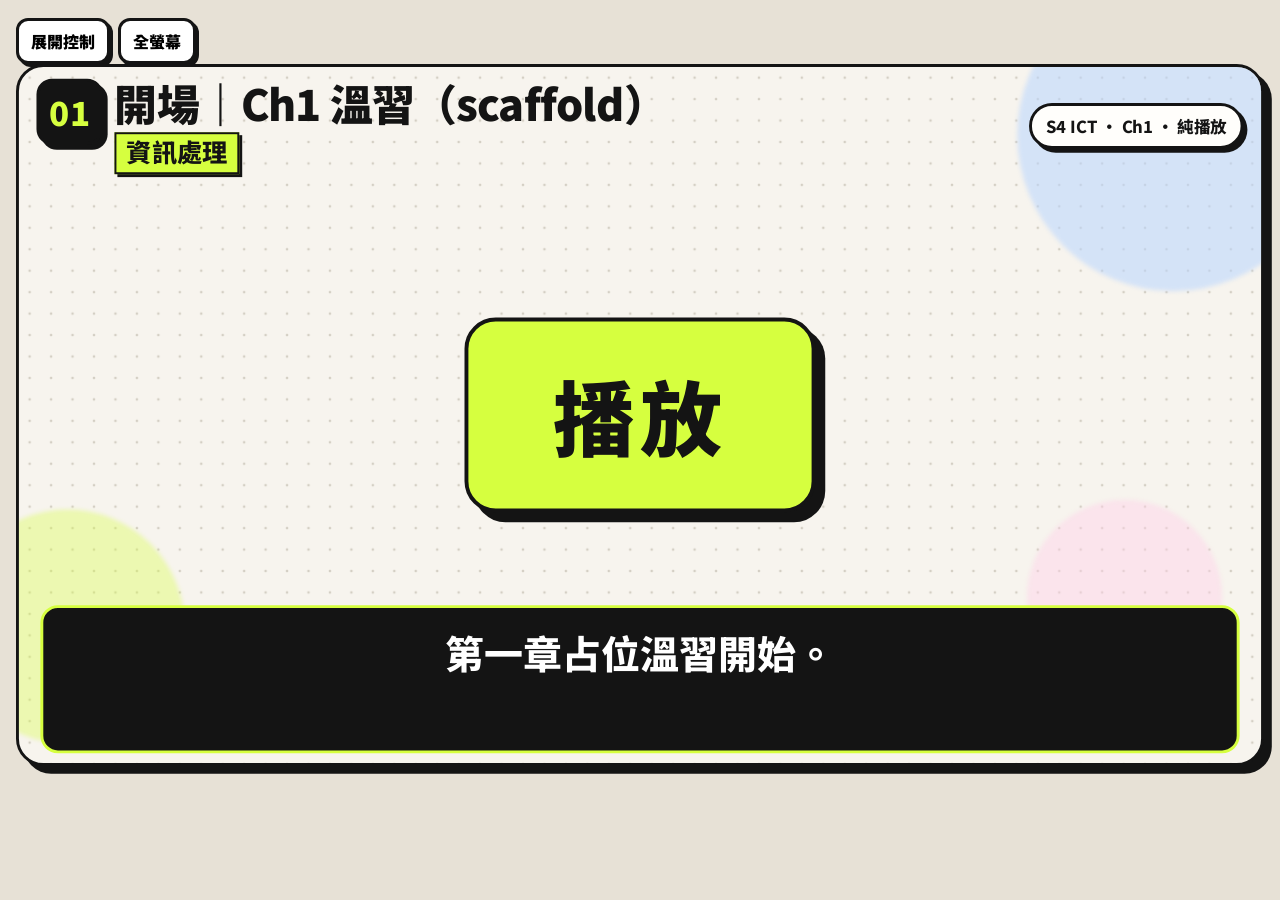
==== ch1/index.html @ 0624977d "Scaffold ICT Ch1–Ch3 pure-playback revision players. Copy the Ch4 formal-root chrome into self-conta" ====
<!DOCTYPE html>
<html lang="zh-HK">
<head>
  <meta charset="utf-8">
  <meta name="viewport" content="width=device-width, initial-scale=1">
  <script>
    (function () {
      var size = "l";
      try {
        var saved = localStorage.getItem("ch1-player-sub-size");
        if (saved === "s" || saved === "m" || saved === "l") size = saved;
      } catch (err) {}
      document.documentElement.setAttribute("data-sub-size", size);

      try {
        if (localStorage.getItem("ch1-ui-collapse-dock") === "open") {
          document.documentElement.classList.add("dock-open");
        }
      } catch (err2) {}
    })();
  </script>
  <title>ICT Ch1 溫習動畫（scaffold）</title>
  <link rel="preconnect" href="https://fonts.googleapis.com">
  <link rel="preconnect" href="https://fonts.gstatic.com" crossorigin>
  <link href="https://fonts.googleapis.com/css2?family=Noto+Sans+SC:wght@500;700;900&family=Noto+Sans+TC:wght@500;700;900&family=Noto+Sans:wght@500;700;900&display=swap" rel="stylesheet">
  <link rel="stylesheet" href="css/player.css">
</head>
<body>
  <main class="page">
    <h1 class="sr-only">ICT Ch1 溫習動畫（scaffold）</h1>
    <div class="player-shell" id="playerShell">
      <div class="chrome-bar" id="chromeBar">
        <button type="button" class="ctrl" id="panelToggle" data-testid="dock-toggle" aria-expanded="false" aria-controls="controlDock">
          <span class="when-collapsed">展開控制</span>
          <span class="when-open">收合控制</span>
        </button>
        <button type="button" class="ctrl" id="fsBtn" data-testid="fullscreen" aria-pressed="false">全螢幕</button>
      </div>
      <div class="dock-clip" id="dockClip">
        <div class="dock-clip-inner">
        <section class="dock" id="controlDock" aria-label="播放控制">
          <div class="dock-row">
            <button type="button" class="ctrl primary" id="playBtn" data-testid="play">播放</button>
            <button type="button" class="ctrl" id="pauseBtn" data-testid="pause" disabled>暫停</button>
            <button type="button" class="ctrl" id="prevBtn" data-testid="prev">上一節</button>
            <button type="button" class="ctrl" id="nextBtn" data-testid="next">下一節</button>
            <button type="button" class="ctrl" id="replayBtn" data-testid="replay">重播</button>
            <span class="beat-id" id="beatId" data-testid="beatId">B01 · 1/10</span>
            <span class="clock" id="clock" data-testid="clock">00:00 / 00:00</span>
          </div>
          <label class="sr-only" for="scrub">進度</label>
          <input class="scrub" id="scrub" data-testid="scrub" type="range" min="0" max="1000" step="1" value="0">

          <div class="dock-row">
            <span class="field-label">聲線</span>
            <button type="button" class="ctrl is-on" data-lang="yue" data-testid="lang-yue" aria-pressed="true">粵語 <small class="track-state">已就緒</small></button>
            <button type="button" class="ctrl" data-lang="cmn" data-testid="lang-cmn" aria-pressed="false">普通話 <small class="track-state">已就緒</small></button>
            <button type="button" class="ctrl" data-lang="en" data-testid="lang-en" aria-pressed="false">English <small class="track-state">已就緒</small></button>
            <button type="button" class="ctrl is-on" id="subsBtn" data-testid="subs" aria-pressed="true">字幕開</button>
            <div class="sub-size-group" role="group" aria-label="字幕大小">
              <span class="field-label">大小</span>
              <button type="button" class="ctrl" data-sub-size="s" data-testid="sub-size-s" aria-pressed="false">小</button>
              <button type="button" class="ctrl" data-sub-size="m" data-testid="sub-size-m" aria-pressed="false">中</button>
              <button type="button" class="ctrl is-on" data-sub-size="l" data-testid="sub-size-l" aria-pressed="true">大</button>
            </div>
          </div>

          <div class="dock-row">
            <label class="field-label" for="speedSlider">播放速度</label>
            <input id="speedSlider" data-testid="speed" type="range" min="0.5" max="2" step="0.05" value="1">
            <span class="speed-readout" id="speedReadout">1x</span>
            <button type="button" class="ctrl" data-speed="0.75">0.75x</button>
            <button type="button" class="ctrl is-on" data-speed="1">1x</button>
            <button type="button" class="ctrl" data-speed="1.25">1.25x</button>
            <button type="button" class="ctrl" data-speed="1.5">1.5x</button>
            <button type="button" class="ctrl" data-speed="2">2x</button>
          </div>

          <div class="dock-row">
            <label class="field-label" for="waitSlider">旁白停頓</label>
            <input id="waitSlider" data-testid="wait" type="range" min="0" max="3" step="0.1" value="0.5">
            <span class="wait-readout" id="waitReadout">0.5 秒</span>
            <button type="button" class="ctrl is-on" data-wait="0.5">短</button>
            <button type="button" class="ctrl" data-wait="1.5">中</button>
            <button type="button" class="ctrl" data-wait="3">長</button>
          </div>
          <p class="status" id="status" data-testid="status">正在準備畫面…</p>
        </section>
        </div>
      </div>

      <div class="stage-slot" id="stageSlot">
        <div class="stage-scale" id="stageScale">
          <div class="stage" id="stage" role="region" aria-label="ICT Ch1 溫習動畫畫面">
            <div class="blob blob-a"></div>
            <div class="blob blob-b"></div>
            <div class="blob blob-c"></div>
            <header class="topbar">
              <div class="badge" id="beatBadge">01</div>
              <div class="title-wrap">
                <p class="beat-title" id="beatTitle">開場｜Ch1 溫習（scaffold）</p>
                <div class="kw" id="beatKeyword">資訊處理</div>
              </div>
              <div class="chapter-pill">S4 ICT · Ch1 · 純播放</div>
            </header>
            <div class="scene-stack" id="sceneStack"></div>
            <div class="dwell-chip" id="dwellChip" hidden>停頓</div>
            <div class="sub-wrap">
              <p class="sub-bar" id="subtitle" aria-live="polite"></p>
            </div>
            <button type="button" class="transport-overlay" id="stagePlay" data-testid="stage-play">播放</button>
            <button type="button" class="transport-overlay" id="stageReplay" data-testid="stage-replay" hidden>重播</button>
          </div>
        </div>
      </div>
      <p class="fs-hint" id="fsHint" role="status" hidden></p>
    </div>
  </main>
  <script src="vendor/gsap.min.js"></script>
  <script>
    if (!window.gsap) {
      document.write('<script src="https://cdn.jsdelivr.net/npm/gsap@3.12.5/dist/gsap.min.js"><' + '/script>');
    }
  </script>
  <script src="js/beats.js"></script>
  <script src="js/cues.js"></script>
  <script src="js/scenes.js"></script>
  <script src="js/player.js"></script>
  <script src="js/ui.js"></script>
</body>
</html>
---- ch1/css/player.css ----
:root {
  --cream: #F7F4EE;
  --ink: #141414;
  --lime: #D6FF3F;
  --card: #FFFEFB;
  --red: #E23B3B;
  --blue: #B9D6FF;
  --mint: #B8F2D0;
  --pink: #FFD0E8;
  --stroke: 3px;
  --shadow: 6px 6px 0 var(--ink);
  --dock-shadow: 8px 8px 0 var(--ink);
  --sub-size: 40px;
  --sub-lh: 1.38;
  --sub-pad-y: 18px;
  --scene-bottom: 180px;
  font-family: "Noto Sans TC", "Noto Sans SC", "Noto Sans", "PingFang HK", "Microsoft JhengHei", "Heiti TC", sans-serif;
}

:root[data-sub-size="s"] {
  --sub-size: 20px;
  --sub-lh: 1.45;
  --sub-pad-y: 12px;
  --scene-bottom: 128px;
}

:root[data-sub-size="m"] {
  --sub-size: 30px;
  --sub-lh: 1.42;
  --sub-pad-y: 15px;
  --scene-bottom: 152px;
}

:root[data-sub-size="l"] {
  --sub-size: 40px;
  --sub-lh: 1.38;
  --sub-pad-y: 18px;
  --scene-bottom: 180px;
}

* { box-sizing: border-box; }

body {
  margin: 0;
  background: #E7E1D6;
  color: var(--ink);
}

button, input { font-family: inherit; }

.page {
  padding: 18px 16px 28px;
}

@media (max-width: 640px) {
  .page { padding: 8px 8px 18px; }
}

.stage-slot {
  width: min(1280px, 100%);
  margin: 0 auto;
}

.stage-scale {
  position: relative;
  margin: 0 auto;
}

.stage {
  position: absolute;
  left: 0;
  top: 0;
  width: 1280px;
  height: 720px;
  transform-origin: top left;
  background-color: var(--cream);
  background-image: radial-gradient(#d4cfc4 1.5px, transparent 1.6px);
  background-size: 22px 22px;
  border: 3px solid var(--ink);
  border-radius: 28px;
  box-shadow: var(--dock-shadow);
  overflow: hidden;
}

.blob {
  position: absolute;
  border-radius: 50%;
  pointer-events: none;
  filter: blur(2px);
}

.blob-a { width: 320px; height: 320px; background: rgba(185, 214, 255, 0.55); top: -90px; right: -70px; }
.blob-b { width: 240px; height: 240px; background: rgba(214, 255, 63, 0.35); bottom: 20px; left: -70px; }
.blob-c { width: 200px; height: 200px; background: rgba(255, 208, 232, 0.45); bottom: 70px; right: 40px; }

.topbar {
  position: absolute;
  z-index: 4;
  top: 12px;
  left: 18px;
  right: 18px;
  display: flex;
  gap: 12px;
  align-items: flex-start;
}

.badge {
  width: 68px;
  height: 68px;
  flex: 0 0 auto;
  display: grid;
  place-items: center;
  background: var(--ink);
  color: var(--lime);
  font-size: 34px;
  font-weight: 900;
  border-radius: 16px;
  border: 3px solid var(--ink);
  box-shadow: 5px 5px 0 var(--ink);
}

.title-wrap { min-width: 0; padding-top: 0; }

.beat-title {
  margin: 0;
  font-size: 44px;
  line-height: 1.12;
  font-weight: 900;
  letter-spacing: -0.02em;
}

.kw {
  display: inline-block;
  margin-top: 6px;
  padding: 2px 10px 4px;
  background: var(--lime);
  border: 2px solid var(--ink);
  box-shadow: 3px 3px 0 var(--ink);
  font-size: 26px;
  font-weight: 800;
  line-height: 1.25;
  transform-origin: left center;
}

.chapter-pill {
  margin-left: auto;
  align-self: center;
  background: var(--card);
  border: 3px solid var(--ink);
  border-radius: 999px;
  box-shadow: 4px 4px 0 var(--ink);
  padding: 8px 14px;
  font-weight: 800;
  font-size: 17px;
  white-space: nowrap;
}

.scene-stack { position: absolute; inset: 0; z-index: 2; }

.scene {
  position: absolute;
  left: 24px;
  right: 24px;
  top: 116px;
  bottom: var(--scene-bottom);
  opacity: 0;
  overflow: hidden;
  font-size: 22px;
  line-height: 1.35;
}

/* height:100% on these roots ignored bottom and slid under the caption. */
.scene.fmt-row,
.scene.hw,
.scene.bitmap-layout,
.scene.vector-layout,
.scene.formula-layout {
  height: auto;
}

.sub-wrap {
  position: absolute;
  z-index: 5;
  left: 22px;
  right: 22px;
  bottom: 10px;
  display: flex;
  justify-content: center;
  align-items: flex-end;
  pointer-events: none;
}

.sub-bar {
  margin: 0;
  width: 100%;
  max-width: 1236px;
  box-sizing: border-box;
  background: var(--ink);
  color: #fff;
  border: 3px solid var(--lime);
  border-radius: 18px;
  padding: var(--sub-pad-y) 26px;
  min-height: calc(var(--sub-size) * var(--sub-lh) * 2 + var(--sub-pad-y) * 2 + 6px);
  font-size: var(--sub-size);
  font-weight: 800;
  line-height: var(--sub-lh);
  text-align: center;
  white-space: pre-line;
  display: -webkit-box;
  -webkit-line-clamp: 2;
  -webkit-box-orient: vertical;
  overflow: hidden;
}

.stage.subs-off .sub-bar { visibility: hidden; }

.dwell-chip {
  position: absolute;
  z-index: 6;
  top: 128px;
  right: 40px;
  background: var(--lime);
  border: 3px solid var(--ink);
  box-shadow: 4px 4px 0 var(--ink);
  border-radius: 999px;
  padding: 6px 12px;
  font-weight: 900;
  font-size: 16px;
}

.dwell-chip[hidden] { display: none !important; }

.sticker {
  background: var(--card);
  border: 3px solid var(--ink);
  border-radius: 18px;
  box-shadow: var(--shadow);
}

.hero {
  display: flex;
  justify-content: space-between;
  align-items: center;
  gap: 16px;
  padding: 10px 16px;
}

.hero h2 {
  margin: 0;
  font-size: 52px;
  line-height: 1.08;
  letter-spacing: -0.03em;
}

.eyebrow { margin: 0 0 4px; font-weight: 800; font-size: 22px; }

.icon-row {
  display: flex;
  justify-content: center;
  gap: 14px;
  margin-top: 12px;
}

.icon-card {
  flex: 1;
  width: auto;
  height: 150px;
  display: flex;
  flex-direction: column;
  align-items: center;
  justify-content: center;
  gap: 6px;
  font-weight: 900;
  font-size: 32px;
}

.icon-card svg { width: 86px; height: 72px; }

.sweep {
  position: relative;
  height: 52px;
  margin-top: 10px;
}

.sweep-arrow {
  position: absolute;
  top: 6px;
  left: 0;
  background: var(--ink);
  color: var(--lime);
  font-weight: 900;
  font-size: 28px;
  padding: 6px 14px;
  border-radius: 999px;
  border: 3px solid var(--ink);
  box-shadow: 4px 4px 0 var(--lime);
  white-space: nowrap;
}

.wave-card { padding: 6px 10px 2px; }
.wave-card svg, .panel svg { width: 100%; height: 180px; display: block; }

.step-row {
  display: flex;
  gap: 12px;
  margin-top: 10px;
}

.step {
  flex: 1;
  display: flex;
  align-items: center;
  gap: 12px;
  padding: 10px 14px;
  font-size: 34px;
}

.step span {
  width: 56px;
  height: 56px;
  display: grid;
  place-items: center;
  background: var(--ink);
  color: var(--lime);
  border-radius: 14px;
  font-weight: 900;
  flex: 0 0 auto;
}

.step b { display: block; font-size: 34px; line-height: 1.15; }
.step small { font-size: 20px; font-weight: 700; }

.plot { position: relative; height: 320px; }
.plot svg.wave { position: absolute; left: 0; top: 0; }

.tick {
  position: absolute;
  top: 12px;
  height: 226px;
  border-left: 3px dashed rgba(20, 20, 20, 0.45);
}

.dot {
  position: absolute;
  width: 16px;
  height: 16px;
  margin-left: -8px;
  margin-top: -8px;
  border-radius: 50%;
  background: var(--lime);
  border: 3px solid var(--ink);
  box-shadow: 2px 2px 0 var(--ink);
}

.rate-row {
  display: flex;
  align-items: center;
  gap: 14px;
  margin-top: 8px;
}

.fake-slider {
  position: relative;
  flex: 1;
  height: 22px;
  background: #fff;
  border: 3px solid var(--ink);
  border-radius: 999px;
  box-shadow: 3px 3px 0 var(--ink);
}

.knob {
  position: absolute;
  top: -10px;
  left: 4px;
  width: 36px;
  height: 36px;
  border-radius: 50%;
  background: var(--lime);
  border: 3px solid var(--ink);
}

.rate-row > b { font-size: 26px; }
.rate-label { position: relative; min-height: 48px; font-size: 22px; }
.rate-label span { display: block; }
.rate-b { position: absolute; inset: 4px 8px auto; }

.rate-label {
  min-width: 188px;
  text-align: center;
  font-weight: 900;
  background: var(--card);
  border: 3px solid var(--ink);
  border-radius: 12px;
  box-shadow: 3px 3px 0 var(--ink);
  padding: 6px 8px;
}

.ladder {
  position: absolute;
  top: 16px;
  bottom: 46px;
  right: 24px;
  width: 250px;
}

.rung {
  position: absolute;
  left: 0;
  right: 0;
  border-top: 3px solid var(--ink);
}

.rung.fine { border-top-color: rgba(20, 20, 20, 0.35); }

.bit-meter {
  position: absolute;
  left: 24px;
  top: 24px;
  width: 92px;
  height: 230px;
  background: #fff;
  border: 3px solid var(--ink);
  border-radius: 16px;
  box-shadow: var(--shadow);
  overflow: hidden;
}

.bit-meter i {
  position: absolute;
  left: 0;
  right: 0;
  bottom: 0;
  height: 18%;
  background: var(--lime);
  border-top: 3px solid var(--ink);
}

.bit-readout {
  position: absolute;
  left: 24px;
  bottom: 8px;
  font-weight: 900;
  font-size: 24px;
  background: var(--ink);
  color: var(--lime);
  border-radius: 10px;
  padding: 4px 8px;
}

.hw {
  display: grid;
  grid-template-columns: 1.25fr 0.75fr;
  gap: 16px;
  height: 100%;
}

.hw-card { padding: 14px 16px; height: 100%; position: relative; }
.hw-card h3 { margin: 0 0 8px; font-size: 28px; }

.flow {
  display: flex;
  align-items: center;
  gap: 8px;
  flex-wrap: wrap;
}

.chip-box {
  min-width: 92px;
  text-align: center;
  padding: 10px 8px;
  font-weight: 900;
  font-size: 22px;
}

.bits { display: flex; gap: 5px; }
.bits b {
  width: 32px;
  height: 42px;
  display: grid;
  place-items: center;
  background: var(--ink);
  color: var(--lime);
  border-radius: 8px;
  border: 2px solid var(--ink);
  font-size: 20px;
}

.mini-wave { width: 120px; height: 46px; }

.sensor {
  display: grid;
  grid-template-columns: repeat(8, 1fr);
  gap: 4px;
  width: 280px;
  margin-top: 12px;
}

.sensor i {
  aspect-ratio: 1;
  background: #e7e1d6;
  border: 2px solid var(--ink);
  border-radius: 4px;
}

.sensor-labels { display: flex; gap: 8px; margin-top: 12px; }
.sensor-labels span {
  font-weight: 900;
  font-size: 22px;
  border: 3px solid var(--ink);
  border-radius: 10px;
  padding: 6px 10px;
  background: #fff;
  box-shadow: 3px 3px 0 var(--ink);
}

.split {
  display: grid;
  grid-template-columns: 1fr 1fr;
  gap: 12px;
  height: 280px;
}

.panel { padding: 10px 12px 0; position: relative; height: 100%; }
.panel h3 { margin: 0 0 2px; font-size: 26px; }
.panel svg { height: 200px; }

.particles { position: absolute; inset: 70px 20px 30px; pointer-events: none; }
.particle {
  position: absolute;
  width: 14px;
  height: 14px;
  border-radius: 50%;
  background: var(--red);
  border: 2px solid var(--ink);
}
.loss-tag {
  position: absolute;
  font-weight: 900;
  font-size: 22px;
  color: var(--red);
  background: #fff;
  border: 3px solid var(--red);
  border-radius: 10px;
  padding: 2px 8px;
}

.stamp-wrap { display: flex; justify-content: center; margin-top: 16px; }
.stamp {
  display: inline-block;
  border: 4px solid var(--red);
  color: var(--red);
  background: rgba(255, 254, 251, 0.92);
  font-weight: 900;
  font-size: 32px;
  padding: 6px 12px;
  border-radius: 12px;
  letter-spacing: 0.01em;
}

.bitmap-layout, .vector-layout, .formula-layout {
  display: grid;
  grid-template-columns: 340px 1fr;
  gap: 18px;
  height: 100%;
}

.px-frame {
  width: 300px;
  height: 240px;
  overflow: hidden;
  border: 3px solid var(--ink);
  border-radius: 16px;
  box-shadow: var(--shadow);
  background: #fff;
}

.px-grid {
  width: 300px;
  height: 240px;
  display: grid;
  grid-template-columns: repeat(10, 1fr);
  grid-template-rows: repeat(8, 1fr);
  gap: 2px;
  padding: 4px;
  background: var(--ink);
}

.px-grid i { display: block; background: #F7F4EE; }

.side-stack { display: flex; flex-direction: column; gap: 12px; }
.meter-row { display: flex; gap: 18px; }
.meter-col { display: flex; flex-direction: column; align-items: center; gap: 6px; font-weight: 800; font-size: 20px; }
.meter {
  width: 42px;
  height: 150px;
  background: #fff;
  border: 3px solid var(--ink);
  border-radius: 12px;
  box-shadow: 4px 4px 0 var(--ink);
  position: relative;
  overflow: hidden;
}
.meter i {
  position: absolute;
  left: 0; right: 0; bottom: 0;
  height: 8%;
  background: var(--lime);
  border-top: 3px solid var(--ink);
}

.swatches { display: flex; gap: 10px; }
.swatch {
  flex: 1;
  padding: 8px;
  text-align: center;
  font-weight: 800;
}
.swatch b { display: block; font-size: 22px; }
.swatch i { display: block; height: 28px; margin-bottom: 6px; border: 2px solid var(--ink); border-radius: 6px; }

.formula-board { padding: 10px 12px; display: flex; flex-direction: column; gap: 8px; }
.formula-row { display: flex; gap: 8px; align-items: flex-start; }
.kicker {
  flex: 0 0 auto;
  font-weight: 900;
  font-size: 20px;
  background: var(--ink);
  color: var(--lime);
  border-radius: 10px;
  padding: 6px 8px;
  margin-top: 2px;
}
.terms { display: flex; flex-wrap: wrap; gap: 8px; align-items: center; }
.term {
  display: inline-flex;
  align-items: center;
  background: #fff;
  border: 3px solid var(--ink);
  border-radius: 12px;
  box-shadow: 3px 3px 0 var(--ink);
  padding: 4px 8px;
  font-weight: 800;
  font-size: 22px;
  line-height: 1.25;
}
.bar-track {
  height: 36px;
  border: 3px solid var(--ink);
  border-radius: 12px;
  background: #fff;
  box-shadow: 4px 4px 0 var(--ink);
  position: relative;
  overflow: hidden;
}
.bar {
  height: 100%;
  width: 0;
  background: var(--lime);
  border-right: 3px solid var(--ink);
}
.bar-val {
  position: absolute;
  right: 8px;
  top: 3px;
  font-weight: 900;
  background: #fff;
  border: 2px solid var(--ink);
  border-radius: 8px;
  padding: 0 6px;
}
.eq-live { font-weight: 900; font-size: 26px; line-height: 1.3; }

.fmt-row, .recap-row, .vchip-row {
  display: flex;
  gap: 14px;
}
.fmt-row { height: 100%; }
.recap-row { min-height: 0; align-items: stretch; }
.fmt-card, .recap-panel {
  flex: 1;
  min-width: 0;
  padding: 12px 10px 10px;
  display: flex;
  flex-direction: column;
  gap: 6px;
}
.fmt-card h3, .recap-panel h3 { margin: 0; font-size: 36px; line-height: 1.1; }
.fmt-card p, .recap-panel p { margin: 0; font-weight: 700; font-size: 22px; line-height: 1.35; }
.fmt-ico { height: 64px; display: grid; place-items: center; }
.file-bar {
  height: 18px;
  width: 30%;
  background: var(--ink);
  border-radius: 6px;
}
.checker {
  width: 70px;
  height: 54px;
  border: 3px solid var(--ink);
  background-image:
    linear-gradient(45deg, #ccc 25%, transparent 25%),
    linear-gradient(-45deg, #ccc 25%, transparent 25%),
    linear-gradient(45deg, transparent 75%, #ccc 75%),
    linear-gradient(-45deg, transparent 75%, #ccc 75%);
  background-size: 16px 16px;
  background-position: 0 0, 0 8px, 8px -8px, -8px 0;
  background-color: #fff;
}
.shield {
  width: 54px;
  height: 64px;
  background: var(--mint);
  border: 3px solid var(--ink);
  border-radius: 8px 8px 26px 26px;
}
.film-dots { display: flex; gap: 4px; }
.film-dots i {
  width: 28px;
  height: 36px;
  border: 3px solid var(--ink);
  border-radius: 4px;
  background: var(--blue);
}

.zoom-frame {
  width: 360px;
  height: 300px;
  overflow: hidden;
  display: grid;
  place-items: center;
  background:
    linear-gradient(#f3f0e8, #f3f0e8);
}
.zoom-frame svg { width: 220px; height: 220px; }
.handle {
  fill: var(--lime);
  stroke: var(--ink);
  stroke-width: 3;
}
.file-badge {
  align-self: flex-start;
  padding: 10px 12px;
  font-weight: 900;
  font-size: 28px;
}
.photo-no {
  padding: 10px;
  text-align: center;
  font-weight: 800;
  font-size: 22px;
}
.photo-sil {
  height: 90px;
  margin: 8px auto;
  width: 120px;
  background: #c5c0b6;
  border: 3px solid var(--ink);
  border-radius: 12px;
}

.vchip {
  flex: 1;
  min-width: 0;
  text-align: center;
  padding: 14px 6px;
  font-weight: 900;
  font-size: 34px;
  align-self: center;
}
.vchip small {
  display: block;
  margin-top: 8px;
  font-size: 18px;
  background: var(--lime);
  border: 2px solid var(--ink);
  border-radius: 999px;
  padding: 2px 6px;
}
.path-line { width: 100%; height: 120px; margin-bottom: 10px; }
.vector-layout { grid-template-columns: 420px 1fr; align-items: center; }
.vector-side { display: flex; flex-direction: column; gap: 16px; }

.unit-row { display: flex; gap: 8px; align-items: center; font-weight: 900; font-size: 20px; line-height: 1.3; flex-wrap: wrap; }
.unit-row > span:not(.unit) { flex: 1; min-width: 12em; }
.unit {
  border: 3px solid var(--ink);
  border-radius: 10px;
  padding: 4px 8px;
  background: #fff;
  box-shadow: 3px 3px 0 var(--ink);
}
.film-strip {
  display: flex;
  gap: 4px;
  transform-origin: left center;
}
.film-strip i {
  width: 46px;
  height: 32px;
  background: var(--blue);
  border: 3px solid var(--ink);
  border-radius: 4px;
}
.wave-bars {
  display: flex;
  align-items: flex-end;
  gap: 4px;
  height: 72px;
}
.wave-bars i {
  width: 12px;
  background: var(--ink);
  border-radius: 4px 4px 0 0;
  transform-origin: bottom center;
}

.recap-panel ol { margin: 8px 0 0; padding-left: 22px; font-weight: 800; font-size: 22px; }
.mini-row { display: flex; gap: 6px; margin-top: auto; }
.mini-row span {
  flex: 1;
  min-width: 0;
  text-align: center;
  font-weight: 900;
  font-size: 18px;
  background: var(--lime);
  border: 2px solid var(--ink);
  border-radius: 10px;
  padding: 6px 2px;
}

.dock {
  width: min(1280px, 100%);
  margin: 16px auto 0;
  background: var(--card);
  border: 3px solid var(--ink);
  border-radius: 22px;
  box-shadow: var(--dock-shadow);
  padding: 14px 14px 10px;
  display: flex;
  flex-direction: column;
  gap: 10px;
}

.dock-row {
  display: flex;
  flex-wrap: wrap;
  gap: 8px;
  align-items: center;
}

.ctrl {
  border: 3px solid var(--ink);
  background: #fff;
  border-radius: 12px;
  box-shadow: 3px 3px 0 var(--ink);
  font-weight: 900;
  font-size: 16px;
  padding: 8px 12px;
  cursor: pointer;
}

.ctrl:active:not(:disabled) { transform: translate(2px, 2px); box-shadow: none; }
.ctrl:disabled { opacity: 0.38; cursor: not-allowed; }
.ctrl.is-on, .ctrl.primary { background: var(--lime); }
.ctrl:focus-visible, input:focus-visible {
  outline: 3px solid var(--ink);
  outline-offset: 2px;
}

.clock, .beat-id, .field-label, .status {
  font-weight: 800;
}

.clock { margin-left: auto; font-variant-numeric: tabular-nums; font-size: 18px; }
.beat-id { min-width: 92px; }

.scrub {
  width: 100%;
  height: 22px;
  accent-color: var(--ink);
  cursor: pointer;
}

.field-label { margin-right: 4px; }

.sub-size-group {
  display: inline-flex;
  flex-wrap: nowrap;
  gap: 8px;
  align-items: center;
}
.speed-readout, .wait-readout { min-width: 64px; font-weight: 900; }

.status {
  margin: 0;
  font-size: 14px;
  line-height: 1.4;
}

.sr-only {
  position: absolute;
  width: 1px;
  height: 1px;
  padding: 0;
  margin: -1px;
  overflow: hidden;
  clip: rect(0, 0, 0, 0);
  border: 0;
}

.gsap-missing {
  width: min(1280px, 100%);
  margin: 12px auto;
  background: #fff;
  border: 3px solid var(--red);
  padding: 12px 14px;
  font-weight: 800;
}

/* Top chrome. The dock grows downward from this bar and retracts upward. */

html:not(.dock-open) .when-open {
  display: none;
}

html.dock-open .when-collapsed {
  display: none;
}

.chrome-bar {
  width: min(1280px, 100%);
  margin: 0 auto;
  display: flex;
  flex-wrap: wrap;
  gap: 8px;
  align-items: center;
}

.chrome-bar .ctrl {
  min-height: 44px;
}

.dock-clip {
  display: grid;
  grid-template-rows: 0fr;
  width: min(1280px, 100%);
  margin: 0 auto;
  transition: grid-template-rows 280ms ease;
}

html.dock-open .dock-clip {
  grid-template-rows: 1fr;
}

.dock-clip-inner {
  min-height: 0;
  overflow: hidden;
}

.dock-clip > .dock-clip-inner > .dock {
  margin: 0;
  transform-origin: top center;
}

html:not(.dock-open) .dock-clip-inner {
  visibility: hidden;
  pointer-events: none;
  transition: visibility 0s linear 280ms;
}

html.dock-open .dock-clip-inner {
  visibility: visible;
  pointer-events: auto;
  transition: visibility 0s linear 0s;
}

@media (prefers-reduced-motion: reduce) {
  .dock-clip,
  .dock-clip-inner {
    transition: none;
  }
}

.player-shell:fullscreen,
.player-shell:-webkit-full-screen {
  position: relative;
  display: flex;
  flex-direction: column;
  box-sizing: border-box;
  width: 100%;
  height: 100%;
  margin: 0;
  padding: 0;
  background: #f7f4ee;
  overflow: hidden;
}

.player-shell.is-fs-fallback {
  position: fixed;
  inset: 0;
  z-index: 40;
  display: flex;
  flex-direction: column;
  box-sizing: border-box;
  width: 100%;
  height: 100%;
  height: 100dvh;
  margin: 0;
  padding: 0;
  background: #f7f4ee;
  overflow: hidden;
}

html.fs-lock,
html.fs-lock body {
  overflow: hidden;
  height: 100%;
}

.player-shell:fullscreen .chrome-bar,
.player-shell:-webkit-full-screen .chrome-bar,
.player-shell.is-fs-fallback .chrome-bar {
  position: relative;
  flex: 0 0 auto;
  z-index: 5;
  left: auto;
  bottom: auto;
  width: auto;
  max-width: none;
  margin: 0;
  padding: max(8px, env(safe-area-inset-top)) max(10px, env(safe-area-inset-right)) 8px max(10px, env(safe-area-inset-left));
  background: #fffefb;
  border-bottom: 3px solid #141414;
}

.player-shell:fullscreen .dock-clip,
.player-shell:-webkit-full-screen .dock-clip,
.player-shell.is-fs-fallback .dock-clip {
  flex: 0 0 auto;
  width: 100%;
  max-width: none;
  margin: 0;
  background: #fffefb;
}

.player-shell:fullscreen .dock,
.player-shell:-webkit-full-screen .dock,
.player-shell.is-fs-fallback .dock {
  position: relative;
  left: auto;
  right: auto;
  bottom: auto;
  width: auto;
  max-width: none;
  max-height: 40vh;
  margin: 0;
  border-radius: 0;
  box-shadow: none;
  overflow: auto;
}

.player-shell:fullscreen .stage-slot,
.player-shell:-webkit-full-screen .stage-slot,
.player-shell.is-fs-fallback .stage-slot {
  position: relative;
  flex: 1 1 auto;
  min-height: 0;
  inset: auto;
  width: 100%;
  max-width: none;
  height: auto;
  margin: 0;
  overflow: hidden;
  background: #f7f4ee;
}

.player-shell:fullscreen .stage,
.player-shell:-webkit-full-screen .stage,
.player-shell.is-fs-fallback .stage {
  border-radius: 0;
  border-width: 0;
  box-shadow: none;
}

.fs-hint {
  position: fixed;
  z-index: 60;
  left: 50%;
  bottom: 16px;
  transform: translateX(-50%);
  width: max-content;
  max-width: min(520px, calc(100% - 24px));
  margin: 0;
  padding: 10px 14px;
  background: #141414;
  color: #fff;
  border: 3px solid #d6ff3f;
  border-radius: 12px;
  box-shadow: 4px 4px 0 #d6ff3f;
  font-weight: 800;
  font-size: 15px;
  line-height: 1.4;
  text-align: center;
}

.fs-hint[hidden] {
  display: none !important;
}

.transport-overlay {
  position: absolute;
  z-index: 8;
  left: 50%;
  top: 50%;
  transform: translate(-50%, -50%);
  min-width: 360px;
  min-height: 200px;
  padding: 36px 64px;
  border: 4px solid var(--ink);
  border-radius: 32px;
  background: var(--lime);
  color: var(--ink);
  box-shadow: 10px 10px 0 var(--ink);
  font-family: inherit;
  font-size: 84px;
  font-weight: 900;
  line-height: 1;
  letter-spacing: 0.06em;
  cursor: pointer;
}

.transport-overlay:active {
  transform: translate(-50%, -50%) translate(4px, 4px);
  box-shadow: none;
}

.transport-overlay:focus-visible {
  outline: 4px solid var(--ink);
  outline-offset: 4px;
}

.transport-overlay[hidden] {
  display: none !important;
}
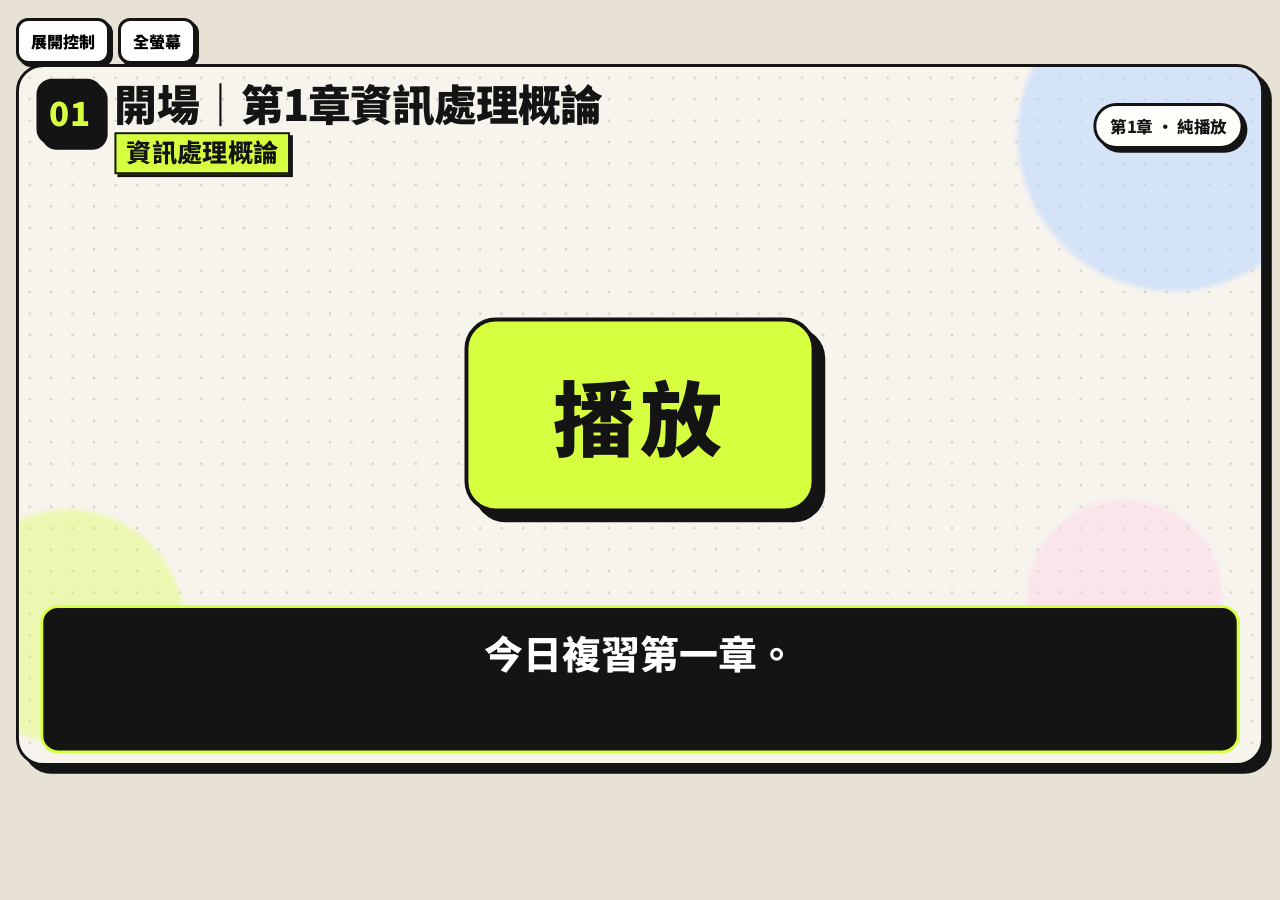
==== commit c7733150: "Wire Ch1–Ch3 TTS packs into the revision players. Replace the scaffold audio, beat sheets, cues, and" ====
--- a/ch1/index.html
+++ b/ch1/index.html
@@ -19,7 +19,7 @@
       } catch (err2) {}
     })();
   </script>
-  <title>ICT Ch1 溫習動畫（scaffold）</title>
+  <title>第1章 資訊處理概論</title>
   <link rel="preconnect" href="https://fonts.googleapis.com">
   <link rel="preconnect" href="https://fonts.gstatic.com" crossorigin>
   <link href="https://fonts.googleapis.com/css2?family=Noto+Sans+SC:wght@500;700;900&family=Noto+Sans+TC:wght@500;700;900&family=Noto+Sans:wght@500;700;900&display=swap" rel="stylesheet">
@@ -27,7 +27,7 @@
 </head>
 <body>
   <main class="page">
-    <h1 class="sr-only">ICT Ch1 溫習動畫（scaffold）</h1>
+    <h1 class="sr-only">第1章 資訊處理概論</h1>
     <div class="player-shell" id="playerShell">
       <div class="chrome-bar" id="chromeBar">
         <button type="button" class="ctrl" id="panelToggle" data-testid="dock-toggle" aria-expanded="false" aria-controls="controlDock">
@@ -45,7 +45,7 @@
             <button type="button" class="ctrl" id="prevBtn" data-testid="prev">上一節</button>
             <button type="button" class="ctrl" id="nextBtn" data-testid="next">下一節</button>
             <button type="button" class="ctrl" id="replayBtn" data-testid="replay">重播</button>
-            <span class="beat-id" id="beatId" data-testid="beatId">B01 · 1/10</span>
+            <span class="beat-id" id="beatId" data-testid="beatId">B01 · 1/15</span>
             <span class="clock" id="clock" data-testid="clock">00:00 / 00:00</span>
           </div>
           <label class="sr-only" for="scrub">進度</label>
@@ -91,17 +91,17 @@
 
       <div class="stage-slot" id="stageSlot">
         <div class="stage-scale" id="stageScale">
-          <div class="stage" id="stage" role="region" aria-label="ICT Ch1 溫習動畫畫面">
+          <div class="stage" id="stage" role="region" aria-label="第1章 資訊處理概論畫面">
             <div class="blob blob-a"></div>
             <div class="blob blob-b"></div>
             <div class="blob blob-c"></div>
             <header class="topbar">
               <div class="badge" id="beatBadge">01</div>
               <div class="title-wrap">
-                <p class="beat-title" id="beatTitle">開場｜Ch1 溫習（scaffold）</p>
-                <div class="kw" id="beatKeyword">資訊處理</div>
+                <p class="beat-title" id="beatTitle">開場｜第1章資訊處理概論</p>
+                <div class="kw" id="beatKeyword">資訊處理概論</div>
               </div>
-              <div class="chapter-pill">S4 ICT · Ch1 · 純播放</div>
+              <div class="chapter-pill">第1章 · 純播放</div>
             </header>
             <div class="scene-stack" id="sceneStack"></div>
             <div class="dwell-chip" id="dwellChip" hidden>停頓</div>
--- a/ch1/css/player.css
+++ b/ch1/css/player.css
@@ -1143,3 +1143,164 @@
 .transport-overlay[hidden] {
   display: none !important;
 }
+
+/* Beat stages. Scoped under .scene so dock, fullscreen, speed, wait, and subtitle chrome stay as they are. */
+.scene .board {
+  display: flex;
+  flex-direction: column;
+  gap: 10px;
+  height: 100%;
+  min-height: 0;
+}
+.scene .anchor { margin: 0; }
+.scene .tile-grid { display: grid; gap: 10px; }
+.scene .tile-grid.cols-2 { grid-template-columns: repeat(2, minmax(0, 1fr)); }
+.scene .tile-grid.cols-3 { grid-template-columns: repeat(3, minmax(0, 1fr)); }
+.scene .tile-grid.cols-4 { grid-template-columns: repeat(4, minmax(0, 1fr)); }
+.scene .tile-grid.cols-5 { grid-template-columns: repeat(5, minmax(0, 1fr)); }
+.scene .tile-grid.cols-7 { grid-template-columns: repeat(7, minmax(0, 1fr)); }
+.scene .tile {
+  background: var(--card);
+  border: 3px solid var(--ink);
+  border-radius: 16px;
+  box-shadow: 4px 4px 0 var(--ink);
+  padding: 10px 8px;
+  font-weight: 900;
+  text-align: center;
+  font-size: 24px;
+  line-height: 1.2;
+}
+.scene .tile small { display: block; margin-top: 4px; font-size: 16px; font-weight: 800; }
+.scene .tile-grid.cols-7 .tile { font-size: 16px; padding: 8px 4px; }
+.scene .tile-grid.cols-5 .tile { font-size: 18px; }
+.scene .tile.bad { color: var(--red); border-color: var(--red); background: #fff; }
+.scene .tile.good { background: var(--mint); }
+.scene .tile.dim { opacity: 0.55; }
+.scene .icon-card { height: auto; min-height: 112px; font-size: 22px; padding: 8px; }
+.scene .slot-rail { display: flex; gap: 8px; }
+.scene .slot {
+  flex: 1;
+  min-width: 0;
+  min-height: 92px;
+  border: 3px dashed rgba(20, 20, 20, 0.55);
+  border-radius: 14px;
+  background: rgba(255, 254, 251, 0.82);
+  display: flex;
+  flex-direction: column;
+  align-items: center;
+  justify-content: center;
+  text-align: center;
+  font-weight: 900;
+  font-size: 18px;
+  padding: 6px 4px;
+}
+.scene .slot.on { background: var(--lime); border-style: solid; border-color: var(--ink); }
+.scene .slot b { font-size: 22px; }
+.scene .eq-hero {
+  margin: 12px 0;
+  text-align: center;
+  font-weight: 900;
+  font-size: 44px;
+  letter-spacing: -0.03em;
+  line-height: 1.2;
+}
+.scene .token-row { display: flex; gap: 12px; justify-content: center; flex-wrap: wrap; }
+.scene .token {
+  display: inline-grid;
+  place-items: center;
+  min-width: 72px;
+  height: 72px;
+  padding: 0 10px;
+  background: var(--blue);
+  border: 3px solid var(--ink);
+  border-radius: 16px;
+  box-shadow: 4px 4px 0 var(--ink);
+  font-weight: 900;
+  font-size: 26px;
+}
+.scene .pipe { display: flex; align-items: center; gap: 8px; }
+.scene .pipe .tile { flex: 1; }
+.scene .arrow { font-weight: 900; font-size: 28px; }
+.scene .inkbox {
+  background: var(--ink);
+  color: var(--lime);
+  border-radius: 14px;
+  padding: 10px 12px;
+  font-weight: 900;
+  text-align: center;
+}
+.scene .chapter-badge { align-self: center; font-size: 22px; }
+.scene .warn {
+  background: #fff;
+  color: var(--red);
+  border: 3px solid var(--red);
+  border-radius: 12px;
+  font-weight: 900;
+  padding: 8px 12px;
+  text-align: center;
+}
+.scene svg.diagram { width: 100%; height: 220px; display: block; }
+.scene svg.diagram text { font-family: inherit; }
+.scene svg.chain-svg { height: 36px; }
+.scene .pyramid { display: flex; flex-direction: column-reverse; align-items: center; gap: 6px; }
+.scene .layer {
+  border: 3px solid var(--ink);
+  background: var(--card);
+  box-shadow: 3px 3px 0 var(--ink);
+  border-radius: 12px;
+  font-weight: 900;
+  text-align: center;
+  padding: 6px 8px;
+}
+.scene .ladder-units { display: flex; flex-direction: column-reverse; gap: 6px; }
+.scene .unit-step {
+  position: relative;
+  overflow: hidden;
+  display: flex;
+  justify-content: space-between;
+  align-items: center;
+  background: #fff;
+  border: 3px solid var(--ink);
+  border-radius: 12px;
+  box-shadow: 3px 3px 0 var(--ink);
+  font-weight: 900;
+  padding: 6px 12px;
+}
+.scene .unit-step .grow {
+  position: absolute;
+  left: 0;
+  top: 0;
+  bottom: 0;
+  background: var(--lime);
+  transform-origin: left center;
+}
+.scene .unit-step span { position: relative; z-index: 1; }
+.scene .ascii-grid { display: grid; grid-template-columns: repeat(16, minmax(0, 1fr)); gap: 3px; }
+.scene .ascii-grid i { display: block; height: 12px; background: var(--blue); border: 1px solid var(--ink); border-radius: 2px; }
+.scene .seek {
+  height: 22px;
+  border: 3px solid var(--ink);
+  border-radius: 999px;
+  background: #fff;
+  position: relative;
+  overflow: hidden;
+}
+.scene .seek i { display: block; height: 100%; width: 8%; background: var(--red); }
+.scene .seek.short i { background: var(--lime); }
+.scene .col-table { display: grid; grid-template-columns: repeat(3, minmax(0, 1fr)); gap: 10px; }
+.scene .col h3 { margin: 0 0 6px; font-size: 26px; }
+.scene .col p { margin: 0; font-weight: 800; }
+.scene .mini-rail { display: flex; gap: 6px; }
+.scene .mini-rail span {
+  flex: 1;
+  text-align: center;
+  font-weight: 900;
+  font-size: 14px;
+  border: 2px solid var(--ink);
+  border-radius: 8px;
+  padding: 4px 2px;
+  background: #fff;
+}
+.scene .mini-rail span.on { background: var(--lime); }
+.scene .stamp { max-width: 980px; text-align: center; }
+.scene .bits { justify-content: center; }
